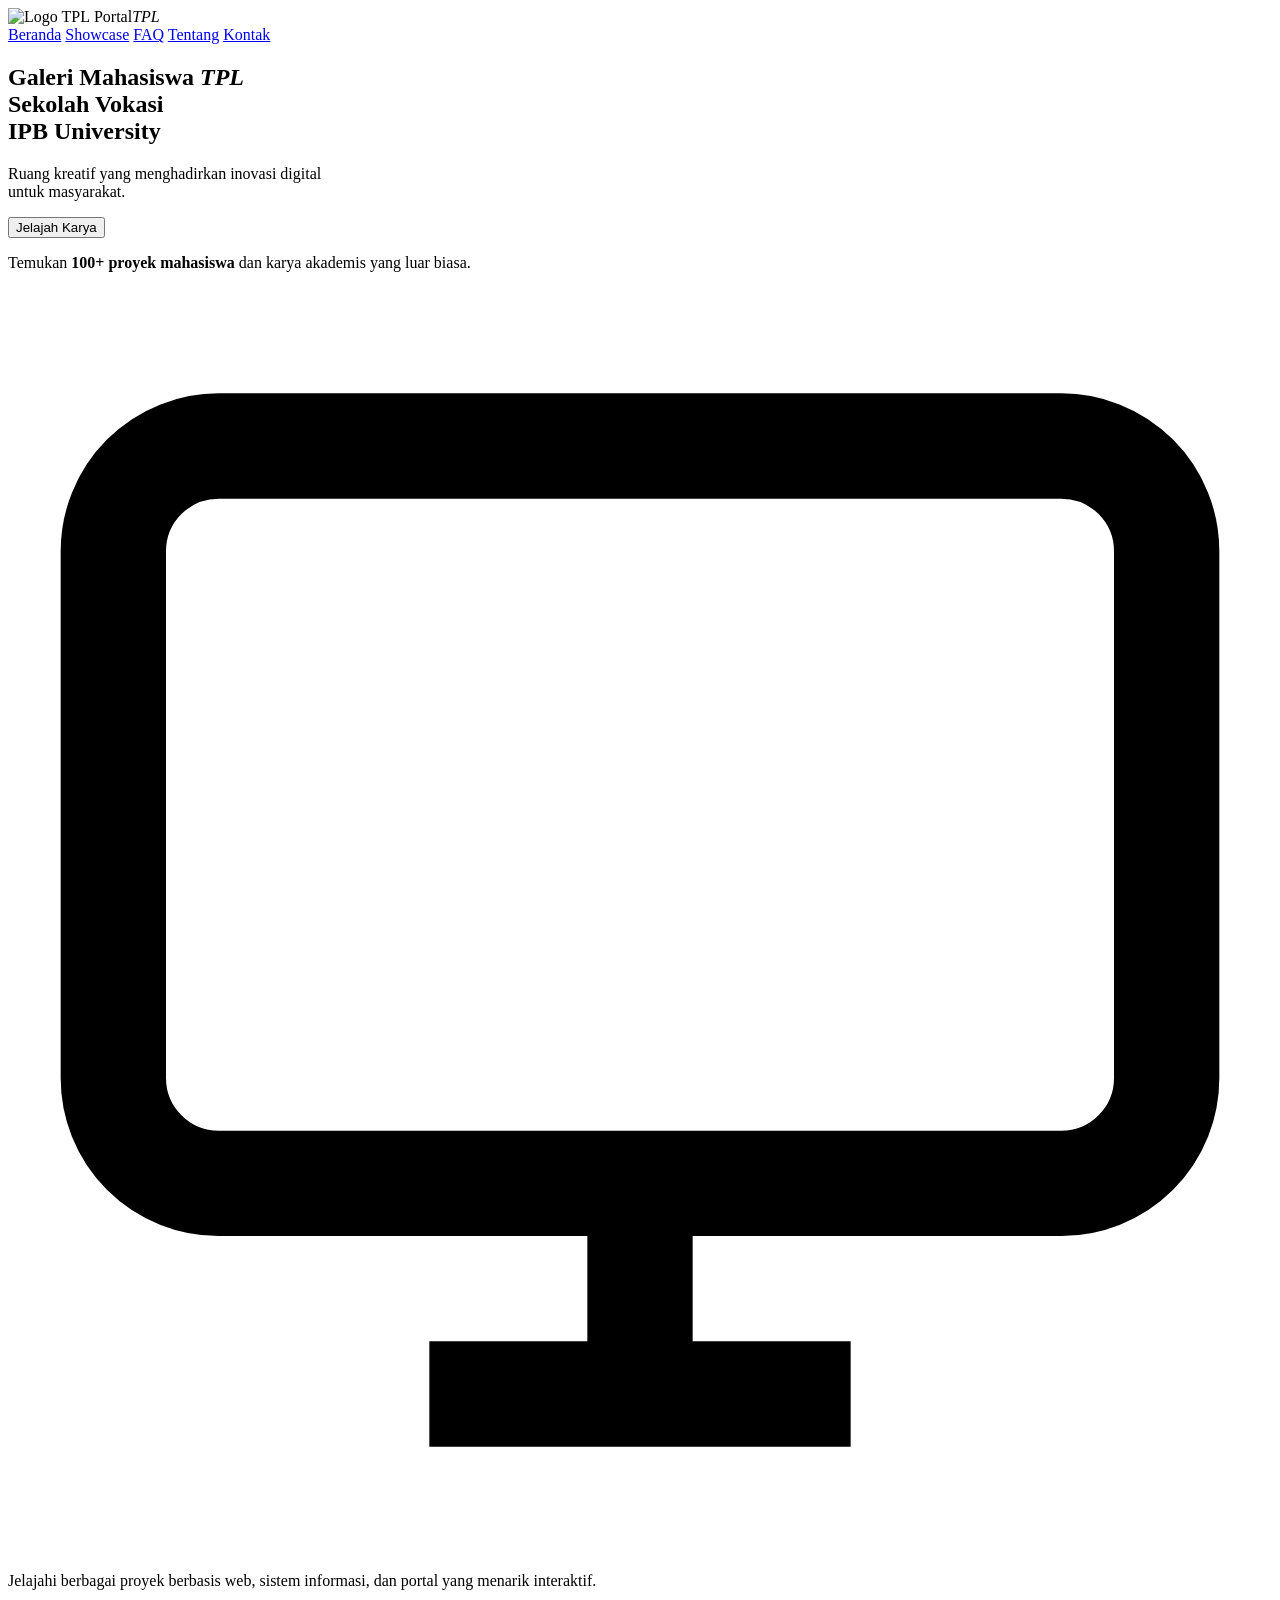
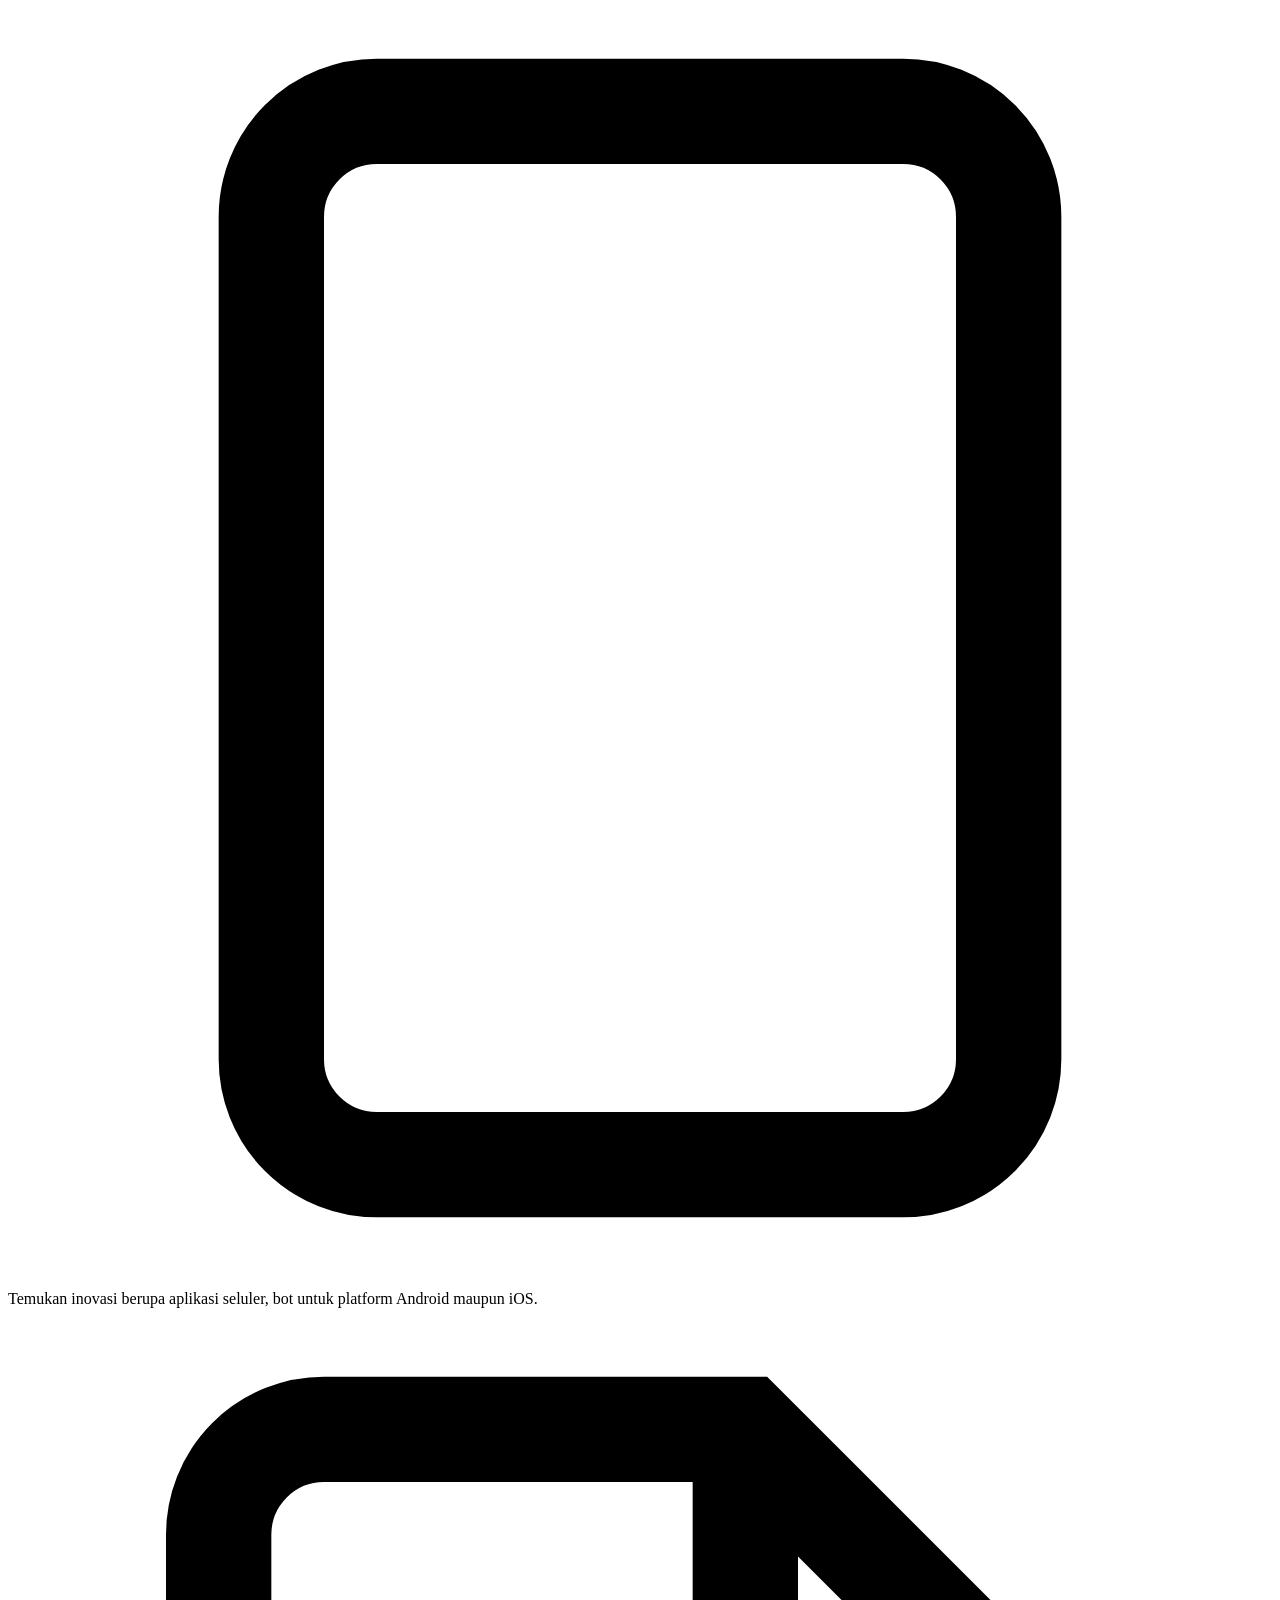
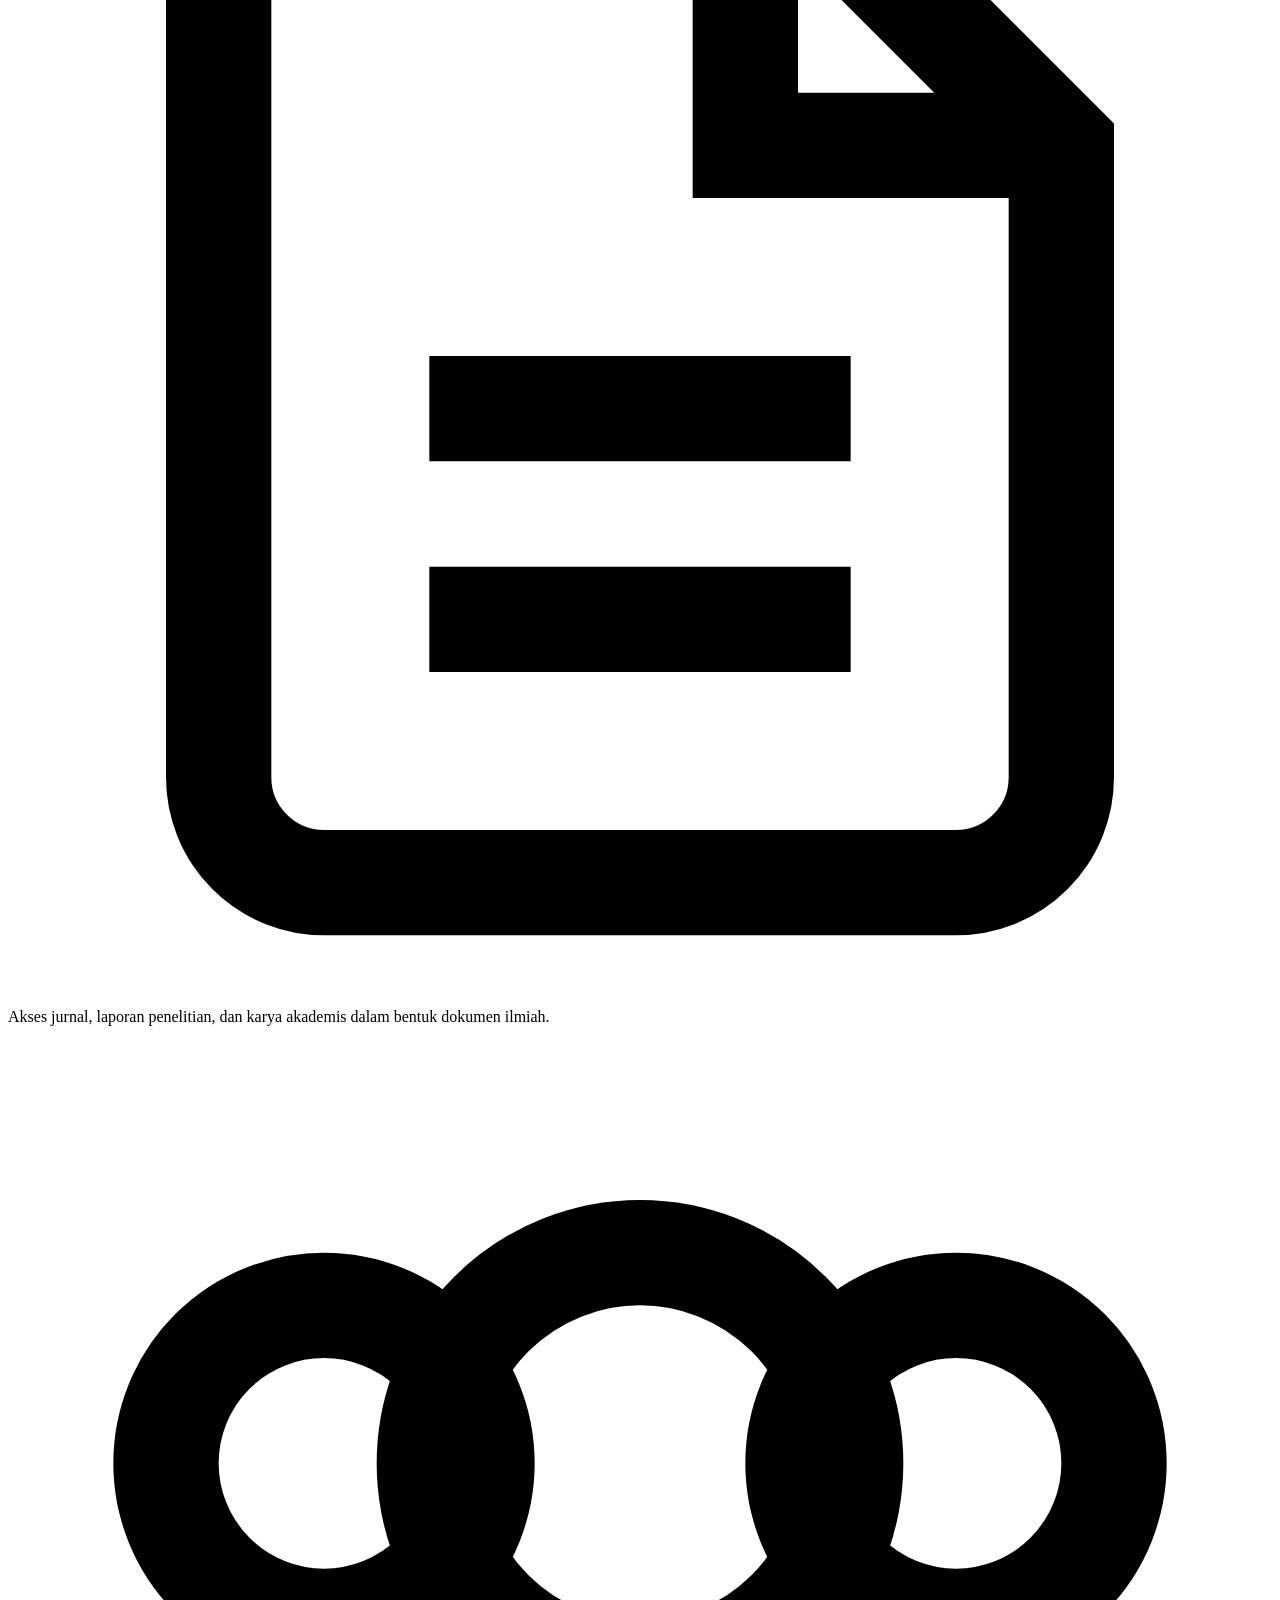
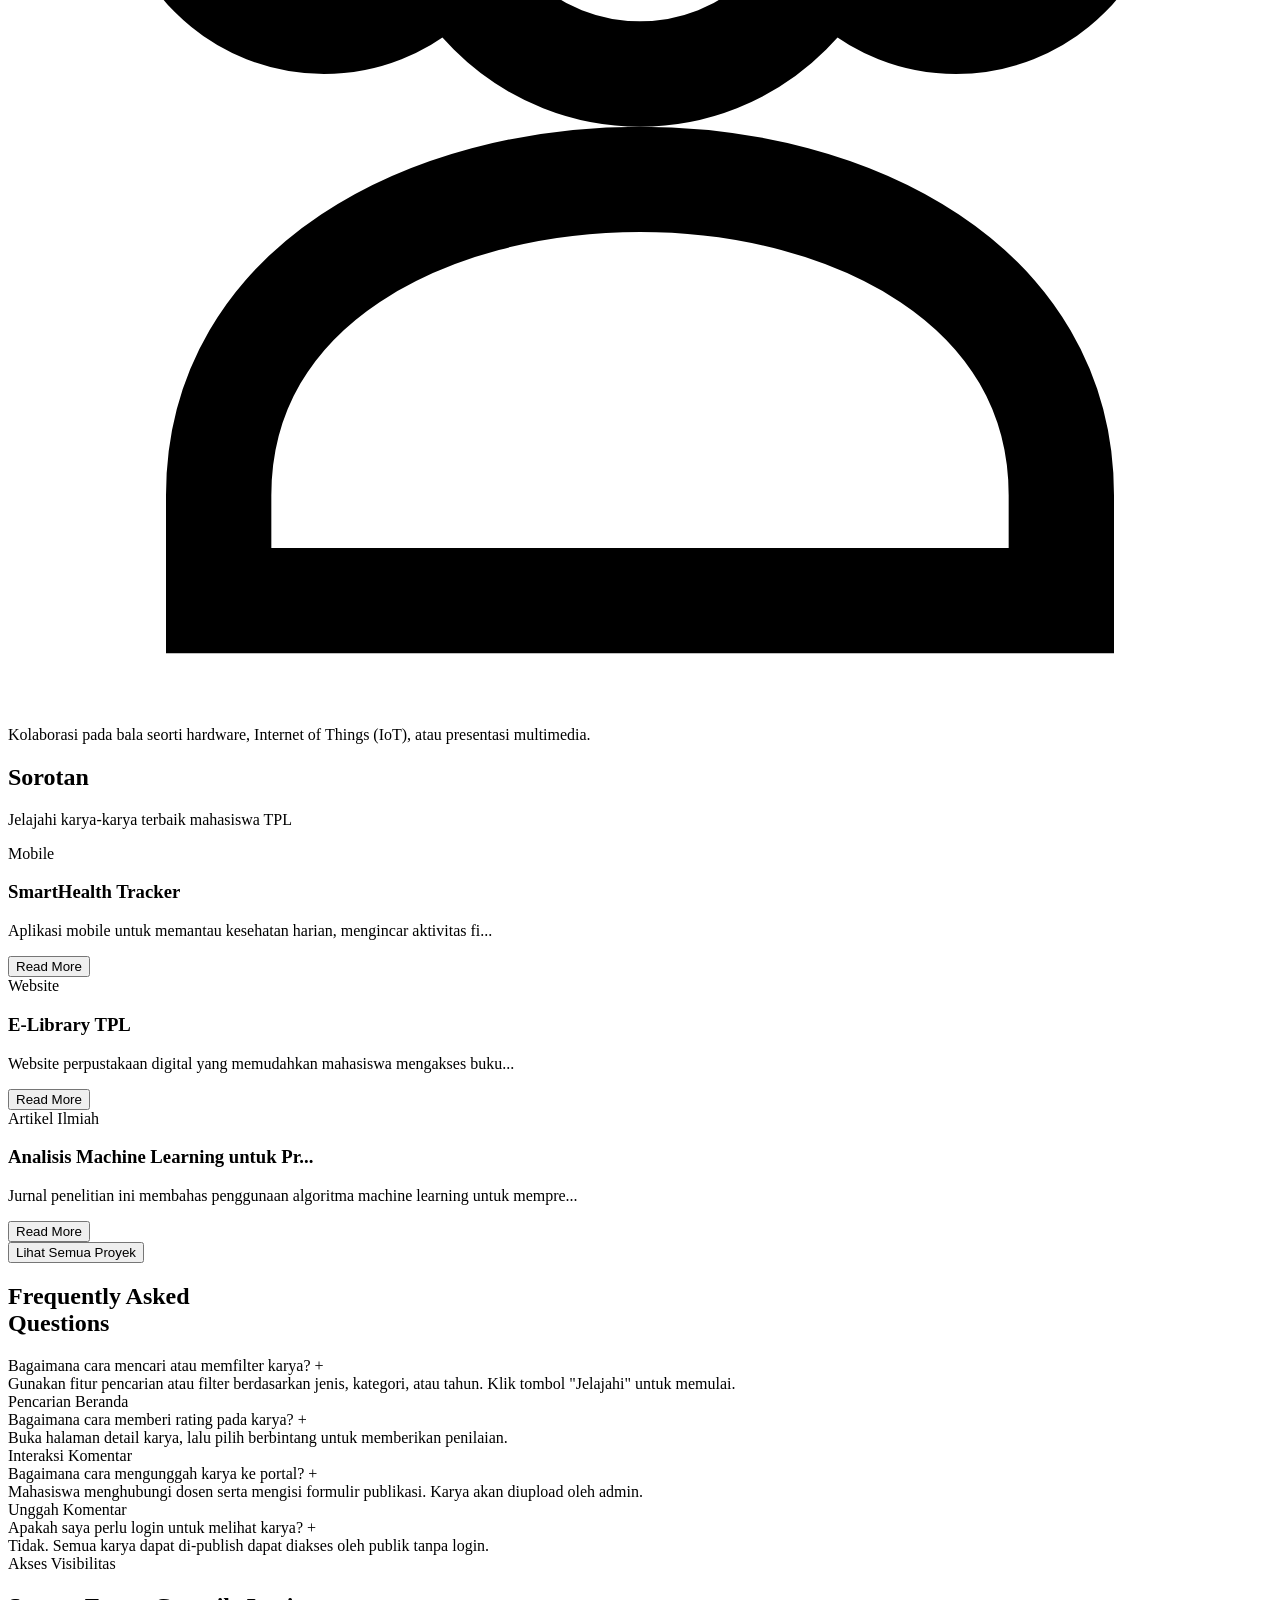
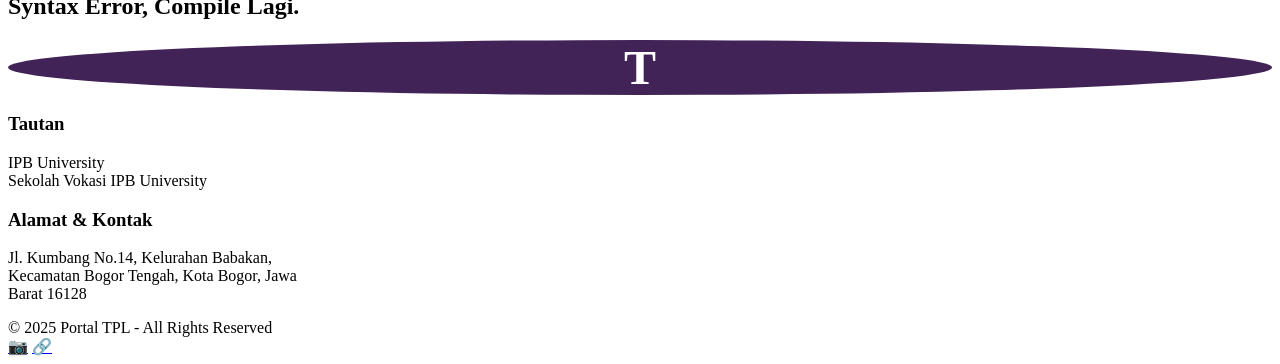
==== front/index.html @ 7240ce6c "Fix navigation bar" ====
<!DOCTYPE html>
<html lang="id">
<head>
    <meta charset="UTF-8">
    <meta http-equiv="X-UA-Compatible" content="IE=edge">
    <meta name="viewport" content="width=device-width, initial-scale=1.0">
    <link rel="preconnect" href="https://fonts.googleapis.com">
    <link rel="preconnect" href="https://fonts.gstatic.com" crossorigin>
    <link href="https://fonts.googleapis.com/css2?family=Poppins:ital,wght@0,100;0,200;0,300;0,400;0,500;0,600;0,700;0,800;0,900;1,100;1,200;1,300;1,400;1,500;1,600;1,700;1,800;1,900&display=swap" rel="stylesheet">
    <link rel="stylesheet" href="styles.css">
    <title>Beranda | PortalTPL</title>
</head>
<body>
    <!-- Header -->
    <header>
        <div class="logo">
            <img src="/front/img/logo.svg" alt="Logo TPL">
            <span>Portal<em>TPL</em></span>
        </div>
        <nav>
            <a href="#beranda">Beranda</a>
            <a href="#showcase">Showcase</a>
            <a href="#faq">FAQ</a>
            <a href="tentang.html">Tentang</a>
            <a href="kontak.html">Kontak</a>
        </nav>
    </header>

    <!-- Hero Section -->
    <section class="hero" id="beranda">
        <div class="hero-content">
            <h1>
                Galeri Mahasiswa <em>TPL</em><br>
                <span class="highlight">Sekolah Vokasi<br>
                IPB University</span>
            </h1>
            <p>Ruang kreatif yang menghadirkan inovasi digital<br>untuk masyarakat.</p>
            <button class="btn-primary">Jelajah Karya</button>
        </div>
        <div class="hero-images">
            <div class="hero-image"></div>
            <div class="hero-image"></div>
            <div class="hero-image"></div>
            <div class="hero-image"></div>
            <div class="hero-image"></div>
            <div class="hero-image"></div>
        </div>
    </section>

    <!-- Stats Section -->
    <section class="stats">
        <p>Temukan <strong>100+ proyek mahasiswa</strong> dan karya akademis yang luar biasa.</p>
        <div class="stats-grid">
            <div class="stat-item">
                <div class="stat-icon">
                    <svg viewBox="0 0 24 24" fill="none" stroke="currentColor" stroke-width="2">
                        <rect x="2" y="3" width="20" height="14" rx="2"/>
                        <line x1="8" y1="21" x2="16" y2="21"/>
                        <line x1="12" y1="17" x2="12" y2="21"/>
                    </svg>
                </div>
                <p>Jelajahi berbagai proyek berbasis web, sistem informasi, dan portal yang menarik interaktif.</p>
            </div>
            <div class="stat-item">
                <div class="stat-icon">
                    <svg viewBox="0 0 24 24" fill="none" stroke="currentColor" stroke-width="2">
                        <rect x="5" y="2" width="14" height="20" rx="2"/>
                        <line x1="12" y1="18" x2="12" y2="18"/>
                    </svg>
                </div>
                <p>Temukan inovasi berupa aplikasi seluler, bot untuk platform Android maupun iOS.</p>
            </div>
            <div class="stat-item">
                <div class="stat-icon">
                    <svg viewBox="0 0 24 24" fill="none" stroke="currentColor" stroke-width="2">
                        <path d="M14 2H6a2 2 0 0 0-2 2v16a2 2 0 0 0 2 2h12a2 2 0 0 0 2-2V8z"/>
                        <polyline points="14 2 14 8 20 8"/>
                        <line x1="16" y1="13" x2="8" y2="13"/>
                        <line x1="16" y1="17" x2="8" y2="17"/>
                    </svg>
                </div>
                <p>Akses jurnal, laporan penelitian, dan karya akademis dalam bentuk dokumen ilmiah.</p>
            </div>
            <div class="stat-item">
                <div class="stat-icon">
                    <svg viewBox="0 0 24 24" fill="none" stroke="currentColor" stroke-width="2">
                        <circle cx="12" cy="8" r="4"/>
                        <path d="M12 14c-4 0-8 2-8 6v2h16v-2c0-4-4-6-8-6z"/>
                        <circle cx="18" cy="8" r="3"/>
                        <circle cx="6" cy="8" r="3"/>
                    </svg>
                </div>
                <p>Kolaborasi pada bala seorti hardware, Internet of Things (IoT), atau presentasi multimedia.</p>
            </div>
        </div>
    </section>

    <!-- Projects Section -->
    <section class="projects" id="showcase">
        <h2>Sorotan</h2>
        <p class="projects-subtitle">Jelajahi karya-karya terbaik mahasiswa TPL</p>
        <div class="projects-grid">
            <div class="project-card">
                <div class="project-image"></div>
                <div class="project-content">
                    <span class="project-badge">Mobile</span>
                    <h3 class="project-title">SmartHealth Tracker</h3>
                    <p class="project-description">Aplikasi mobile untuk memantau kesehatan harian, mengincar aktivitas fi...</p>
                    <button class="btn-secondary">Read More</button>
                </div>
            </div>
            <div class="project-card">
                <div class="project-image"></div>
                <div class="project-content">
                    <span class="project-badge">Website</span>
                    <h3 class="project-title">E-Library TPL</h3>
                    <p class="project-description">Website perpustakaan digital yang memudahkan mahasiswa mengakses buku...</p>
                    <button class="btn-secondary">Read More</button>
                </div>
            </div>
            <div class="project-card">
                <div class="project-image"></div>
                <div class="project-content">
                    <span class="project-badge">Artikel Ilmiah</span> 
                    <h3 class="project-title">Analisis Machine Learning untuk Pr...</h3>
                    <p class="project-description">Jurnal penelitian ini membahas penggunaan algoritma machine learning untuk mempre...</p>
                    <button class="btn-secondary">Read More</button>
                </div>
            </div>
        </div>
        <div class="view-all">
            <button class="btn-view-all">Lihat Semua Proyek</button>
        </div>
    </section>

    <!-- FAQ Section -->
    <section class="faq" id="faq">
        <h2>Frequently Asked<br>Questions</h2>
        <div class="faq-container">
            <div class="faq-item">
                <div class="faq-question">
                    Bagaimana cara mencari atau memfilter karya?
                    <span>+</span>
                </div>
                <div class="faq-answer">
                    Gunakan fitur pencarian atau filter berdasarkan jenis, kategori, atau tahun. Klik tombol "Jelajahi" untuk memulai.
                    <div class="faq-tags">
                        <span class="tag">Pencarian</span>
                        <span class="tag">Beranda</span>
                    </div>
                </div>
            </div>
            <div class="faq-item">
                <div class="faq-question">
                    Bagaimana cara memberi rating pada karya?
                    <span>+</span>
                </div>
                <div class="faq-answer">
                    Buka halaman detail karya, lalu pilih berbintang untuk memberikan penilaian.
                    <div class="faq-tags">
                        <span class="tag">Interaksi</span>
                        <span class="tag">Komentar</span>
                    </div>
                </div>
            </div>
            <div class="faq-item">
                <div class="faq-question">
                    Bagaimana cara mengunggah karya ke portal?
                    <span>+</span>
                </div>
                <div class="faq-answer">
                    Mahasiswa menghubungi dosen serta mengisi formulir publikasi. Karya akan diupload oleh admin.
                    <div class="faq-tags">
                        <span class="tag">Unggah</span>
                        <span class="tag">Komentar</span>
                    </div>
                </div>
            </div>
            <div class="faq-item">
                <div class="faq-question">
                    Apakah saya perlu login untuk melihat karya?
                    <span>+</span>
                </div>
                <div class="faq-answer">
                    Tidak. Semua karya dapat di-publish dapat diakses oleh publik tanpa login.
                    <div class="faq-tags">
                        <span class="tag">Akses</span>
                        <span class="tag">Visibilitas</span>
                    </div>
                </div>
            </div>
        </div>
    </section>

    <!-- CTA Section -->
    <section class="cta">
        <h2>Syntax Error, <span class="highlight">Compile Lagi.</span></h2>
    </section>

    <!-- Footer -->
    <footer id="kontak">
        <div class="footer-content">
            <div class="footer-section">
                <div class="footer-logo">
                    <div style="background: #412358; width: 100%; height: 100%; border-radius: 50%; display: flex; align-items: center; justify-content: center; color: white; font-size: 48px; font-weight: bold;">T</div>
                </div>
            </div>
            <div class="footer-section">
                <h3>Tautan</h3>
                <p>IPB University<br>Sekolah Vokasi IPB University</p>
            </div>
            <div class="footer-section">
                <h3>Alamat & Kontak</h3>
                <p>Jl. Kumbang No.14, Kelurahan Babakan,<br>Kecamatan Bogor Tengah, Kota Bogor, Jawa<br>Barat 16128</p>
            </div>
        </div>
        <div class="footer-bottom">
            <div>© 2025 Portal TPL - All Rights Reserved</div>
            <div class="social-icons">
                <a href="#">📷</a>
                <a href="#">🔗</a>
            </div>
        </div>
    </footer>

    <script>
        // FAQ Accordion
        const faqItems = document.querySelectorAll('.faq-item');
        
        faqItems.forEach(item => {
            const question = item.querySelector('.faq-question');
            
            question.addEventListener('click', () => {
                const isActive = item.classList.contains('active');
                
                // Close all items
                faqItems.forEach(faq => faq.classList.remove('active'));
                
                // Open clicked item if it wasn't active
                if (!isActive) {
                    item.classList.add('active');
                }
            });
        });

        // Smooth scroll for navigation
        document.querySelectorAll('a[href^="#"]').forEach(anchor => {
            anchor.addEventListener('click', function (e) {
                e.preventDefault();
                const target = document.querySelector(this.getAttribute('href'));
                if (target) {
                    target.scrollIntoView({
                        behavior: 'smooth',
                        block: 'start'
                    });
                }
            });
        });

        // Add scroll animation to hero images
        const heroImages = document.querySelectorAll('.hero-image');
        heroImages.forEach((img, index) => {
            img.style.animation = `fadeInUp 0.6s ease-out ${index * 0.1}s forwards`;
            img.style.opacity = '0';
        });

        // CSS for animation
        const style = document.createElement('style');
        style.textContent = `
            @keyframes fadeInUp {
                from {
                    opacity: 0;
                    transform: translateY(30px);
                }
                to {
                    opacity: 1;
                    transform: translateY(0);
                }
            }
        `;
        document.head.appendChild(style);
    </script>
</body>
</html>
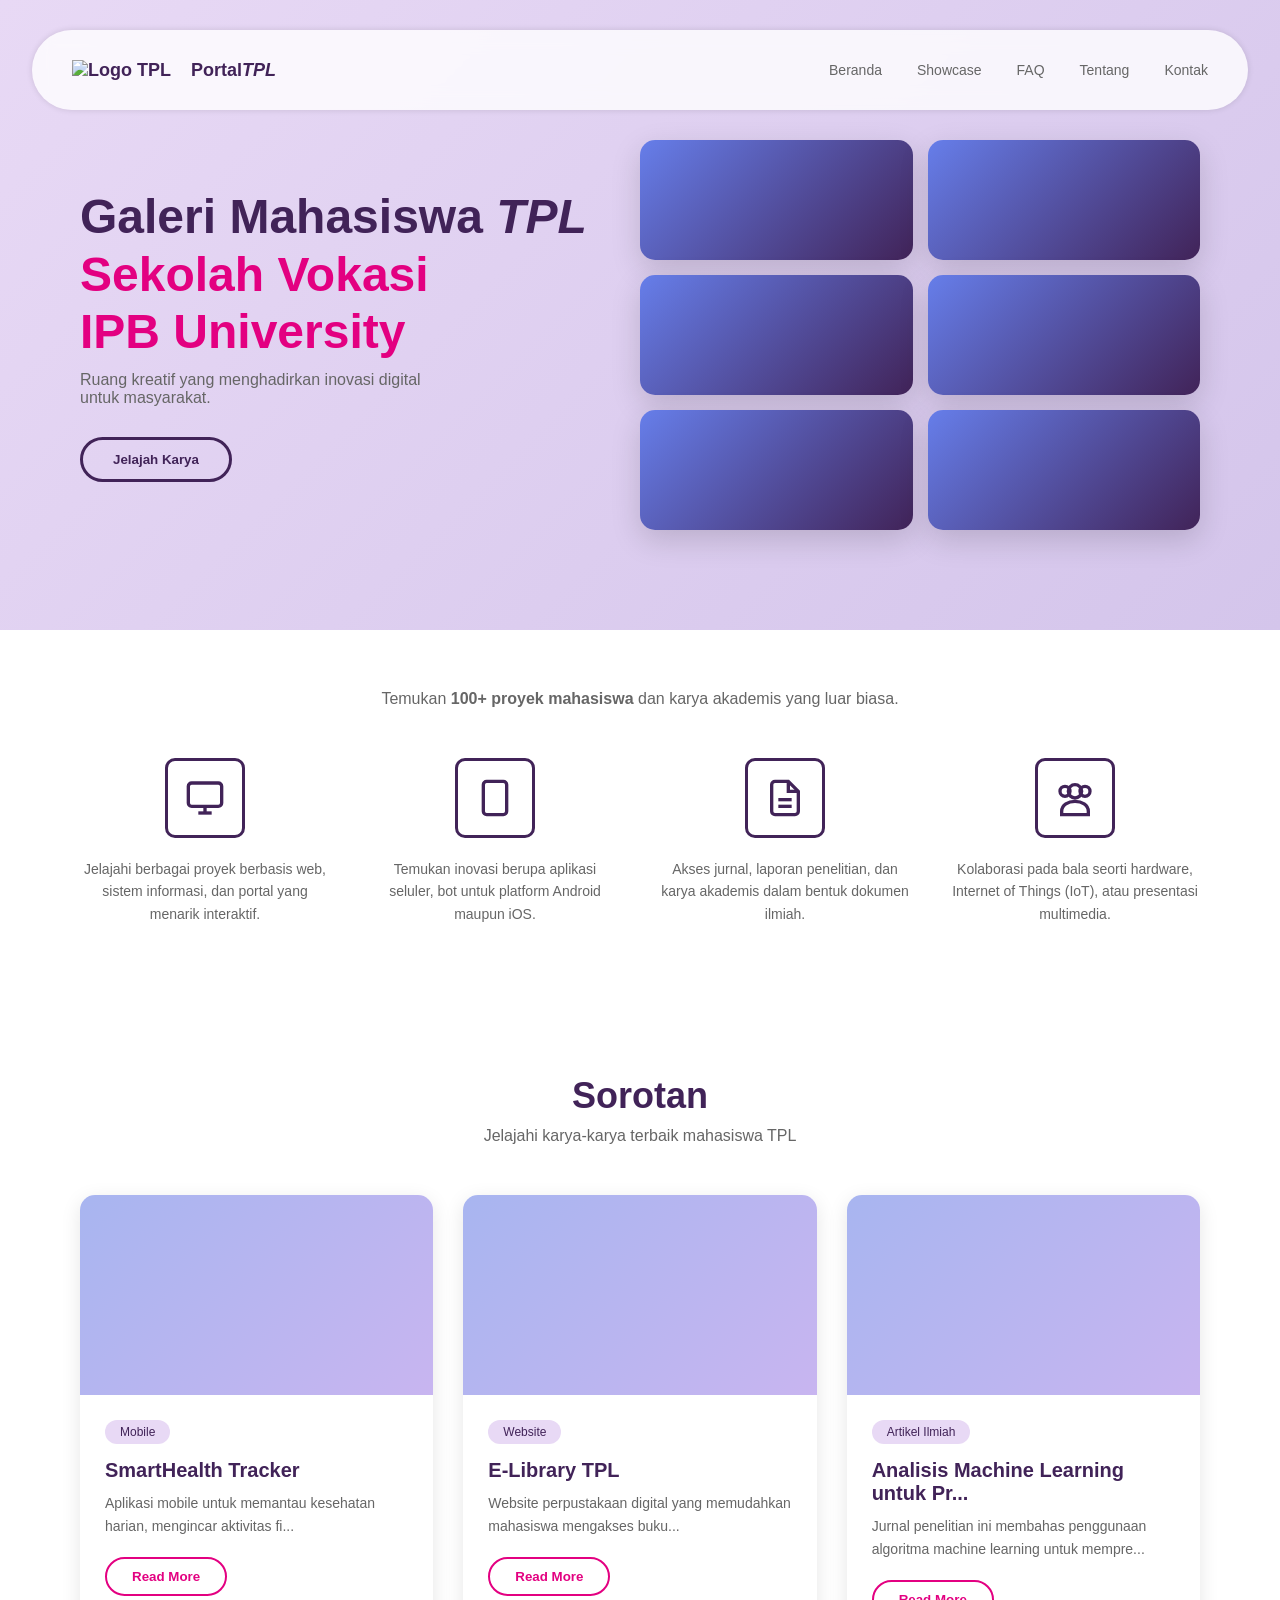
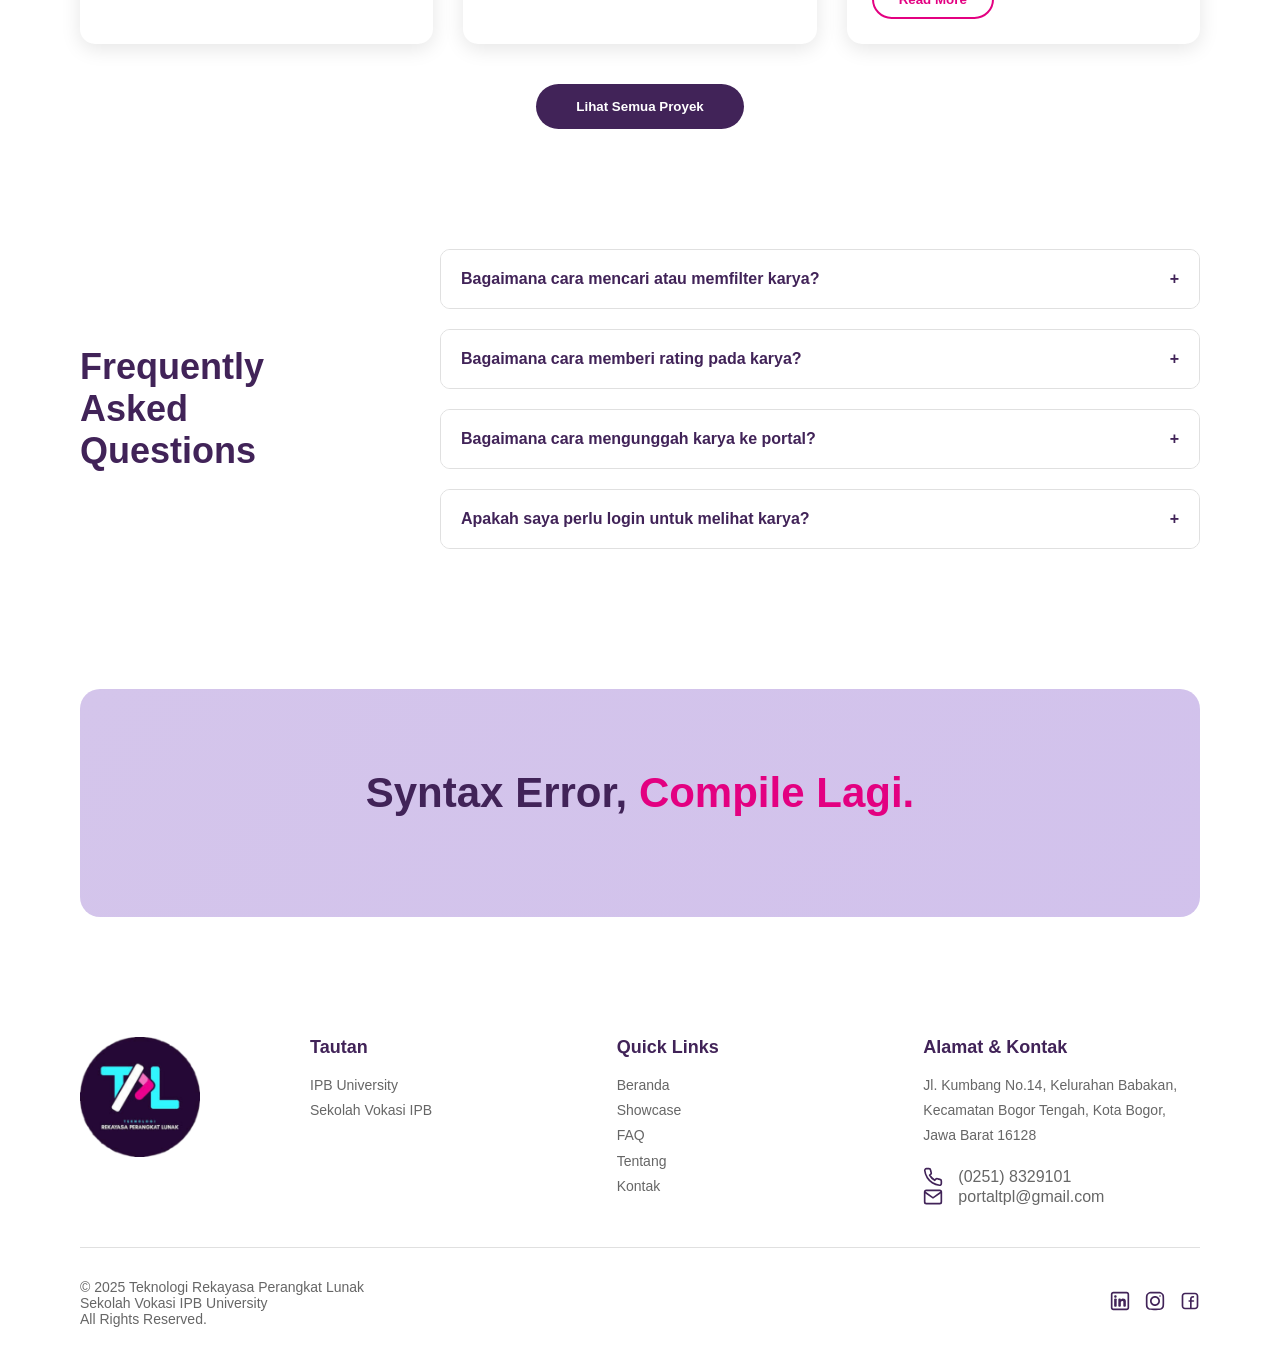
==== commit f41d97a3: "Fix footer style" ====
--- a/front/index.html
+++ b/front/index.html
@@ -25,7 +25,7 @@
             <a href="kontak.html">Kontak</a>
         </nav>
     </header>
-
+<main>
     <!-- Hero Section -->
     <section class="hero" id="beranda">
         <div class="hero-content">
@@ -196,34 +196,70 @@
     <section class="cta">
         <h2>Syntax Error, <span class="highlight">Compile Lagi.</span></h2>
     </section>
+</main>
 
     <!-- Footer -->
     <footer id="kontak">
-        <div class="footer-content">
-            <div class="footer-section">
-                <div class="footer-logo">
-                    <div style="background: #412358; width: 100%; height: 100%; border-radius: 50%; display: flex; align-items: center; justify-content: center; color: white; font-size: 48px; font-weight: bold;">T</div>
-                </div>
-            </div>
-            <div class="footer-section">
-                <h3>Tautan</h3>
-                <p>IPB University<br>Sekolah Vokasi IPB University</p>
-            </div>
-            <div class="footer-section">
-                <h3>Alamat & Kontak</h3>
-                <p>Jl. Kumbang No.14, Kelurahan Babakan,<br>Kecamatan Bogor Tengah, Kota Bogor, Jawa<br>Barat 16128</p>
-            </div>
-        </div>
-        <div class="footer-bottom">
-            <div>© 2025 Portal TPL - All Rights Reserved</div>
-            <div class="social-icons">
-                <a href="#">📷</a>
-                <a href="#">🔗</a>
+        <div class="footer-container">
+            <div class="footer-content">
+                <div class="footer-section">
+                    <div class="footer-logo">
+                        <img src="img/logo-footer.svg" alt="TPL IPB">
+                    </div>
+                </div>
+                <div class="footer-section">
+                    <h3>Tautan</h3>
+                    <p><a href="https://www.ipb.ac.id/">IPB University</a><br>
+                        <a href="https://sv.ipb.ac.id/">Sekolah Vokasi IPB</a></p>
+                </div>
+                <div class="footer-section">
+                    <h3>Quick Links</h3>
+                    <p><a href="index.html">Beranda</a><br>
+                        <a href="cari-karya.html">Showcase</a><br>
+                        <a href="faq.html">FAQ</a><br>
+                        <a href="tentang.html">Tentang</a><br>
+                        <a href="kontak.html">Kontak</a>
+                    </p>
+                </div>
+
+                <div class="footer-section">
+                    <h3>Alamat & Kontak</h3>
+                    <p>Jl. Kumbang No.14, Kelurahan Babakan, Kecamatan Bogor Tengah, Kota Bogor, Jawa Barat 16128</p>
+                    <br>
+                    <div class="contact-footer">
+                        <svg viewBox="0 0 24 24" fill="none" stroke="currentColor" stroke-width="2">
+                            <path d="M22 16.92v3a2 2 0 0 1-2.18 2 19.79 19.79 0 0 1-8.63-3.07 19.5 19.5 0 0 1-6-6 19.79 19.79 0 0 1-3.07-8.67A2 2 0 0 1 4.11 2h3a2 2 0 0 1 2 1.72 12.84 12.84 0 0 0 .7 2.81 2 2 0 0 1-.45 2.11L8.09 9.91a16 16 0 0 0 6 6l1.27-1.27a2 2 0 0 1 2.11-.45 12.84 12.84 0 0 0 2.81.7A2 2 0 0 1 22 16.92z"/>
+                        </svg>
+                        <a href="tel:02518329101">(0251) 8329101</a><br>
+                    </div>    
+                    <div class="contact-footer">
+                        <svg viewBox="0 0 24 24" fill="none" stroke="currentColor" stroke-width="2">
+                            <path d="M4 4h16c1.1 0 2 .9 2 2v12c0 1.1-.9 2-2 2H4c-1.1 0-2-.9-2-2V6c0-1.1.9-2 2-2z"/>
+                            <polyline points="22,6 12,13 2,6"/>
+                        </svg>
+                        <a href="mailto: portaltpl@gmail.com">portaltpl@gmail.com</a>
+                    </div>    
+
+                </div>
+            </div>
+            <hr>
+            <div class="footer-bottom">
+                <div>© 2025 Teknologi Rekayasa Perangkat Lunak<br>
+                    Sekolah Vokasi IPB University<br> 
+                    All Rights Reserved.
+                </div>
+                <div class="social-icons">
+                    <a href="https://linkedin.com/"><svg width="64px" height="64px" viewBox="0 0 24.00 24.00" fill="none" xmlns="http://www.w3.org/2000/svg"><g id="SVGRepo_bgCarrier" stroke-width="0"></g><g id="SVGRepo_tracerCarrier" stroke-linecap="round" stroke-linejoin="round" stroke="#CCCCCC" stroke-width="0.8160000000000001"></g><g id="SVGRepo_iconCarrier"> <path d="M6.5 8C7.32843 8 8 7.32843 8 6.5C8 5.67157 7.32843 5 6.5 5C5.67157 5 5 5.67157 5 6.5C5 7.32843 5.67157 8 6.5 8Z" fill="#412358"></path> <path d="M5 10C5 9.44772 5.44772 9 6 9H7C7.55228 9 8 9.44771 8 10V18C8 18.5523 7.55228 19 7 19H6C5.44772 19 5 18.5523 5 18V10Z" fill="#412358"></path> <path d="M11 19H12C12.5523 19 13 18.5523 13 18V13.5C13 12 16 11 16 13V18.0004C16 18.5527 16.4477 19 17 19H18C18.5523 19 19 18.5523 19 18V12C19 10 17.5 9 15.5 9C13.5 9 13 10.5 13 10.5V10C13 9.44771 12.5523 9 12 9H11C10.4477 9 10 9.44772 10 10V18C10 18.5523 10.4477 19 11 19Z" fill="#412358"></path> <path fill-rule="evenodd" clip-rule="evenodd" d="M20 1C21.6569 1 23 2.34315 23 4V20C23 21.6569 21.6569 23 20 23H4C2.34315 23 1 21.6569 1 20V4C1 2.34315 2.34315 1 4 1H20ZM20 3C20.5523 3 21 3.44772 21 4V20C21 20.5523 20.5523 21 20 21H4C3.44772 21 3 20.5523 3 20V4C3 3.44772 3.44772 3 4 3H20Z" fill="#412358"></path> </g></svg></a>
+                    <a href="https://instagram.com/tpl.svipb/"><svg width="64px" height="64px" viewBox="0 0 24 24" fill="none" xmlns="http://www.w3.org/2000/svg"><g id="SVGRepo_bgCarrier" stroke-width="0"></g><g id="SVGRepo_tracerCarrier" stroke-linecap="round" stroke-linejoin="round"></g><g id="SVGRepo_iconCarrier"> <path fill-rule="evenodd" clip-rule="evenodd" d="M12 18C15.3137 18 18 15.3137 18 12C18 8.68629 15.3137 6 12 6C8.68629 6 6 8.68629 6 12C6 15.3137 8.68629 18 12 18ZM12 16C14.2091 16 16 14.2091 16 12C16 9.79086 14.2091 8 12 8C9.79086 8 8 9.79086 8 12C8 14.2091 9.79086 16 12 16Z" fill="#412358"></path> <path d="M18 5C17.4477 5 17 5.44772 17 6C17 6.55228 17.4477 7 18 7C18.5523 7 19 6.55228 19 6C19 5.44772 18.5523 5 18 5Z" fill="#412358"></path> <path fill-rule="evenodd" clip-rule="evenodd" d="M1.65396 4.27606C1 5.55953 1 7.23969 1 10.6V13.4C1 16.7603 1 18.4405 1.65396 19.7239C2.2292 20.8529 3.14708 21.7708 4.27606 22.346C5.55953 23 7.23969 23 10.6 23H13.4C16.7603 23 18.4405 23 19.7239 22.346C20.8529 21.7708 21.7708 20.8529 22.346 19.7239C23 18.4405 23 16.7603 23 13.4V10.6C23 7.23969 23 5.55953 22.346 4.27606C21.7708 3.14708 20.8529 2.2292 19.7239 1.65396C18.4405 1 16.7603 1 13.4 1H10.6C7.23969 1 5.55953 1 4.27606 1.65396C3.14708 2.2292 2.2292 3.14708 1.65396 4.27606ZM13.4 3H10.6C8.88684 3 7.72225 3.00156 6.82208 3.0751C5.94524 3.14674 5.49684 3.27659 5.18404 3.43597C4.43139 3.81947 3.81947 4.43139 3.43597 5.18404C3.27659 5.49684 3.14674 5.94524 3.0751 6.82208C3.00156 7.72225 3 8.88684 3 10.6V13.4C3 15.1132 3.00156 16.2777 3.0751 17.1779C3.14674 18.0548 3.27659 18.5032 3.43597 18.816C3.81947 19.5686 4.43139 20.1805 5.18404 20.564C5.49684 20.7234 5.94524 20.8533 6.82208 20.9249C7.72225 20.9984 8.88684 21 10.6 21H13.4C15.1132 21 16.2777 20.9984 17.1779 20.9249C18.0548 20.8533 18.5032 20.7234 18.816 20.564C19.5686 20.1805 20.1805 19.5686 20.564 18.816C20.7234 18.5032 20.8533 18.0548 20.9249 17.1779C20.9984 16.2777 21 15.1132 21 13.4V10.6C21 8.88684 20.9984 7.72225 20.9249 6.82208C20.8533 5.94524 20.7234 5.49684 20.564 5.18404C20.1805 4.43139 19.5686 3.81947 18.816 3.43597C18.5032 3.27659 18.0548 3.14674 17.1779 3.0751C16.2777 3.00156 15.1132 3 13.4 3Z" fill="#412358"></path> </g></svg></a>
+                    <a href="https://facebook.com"><svg width="64px" height="64px" viewBox="0 0 24 24" fill="none" xmlns="http://www.w3.org/2000/svg"><g id="SVGRepo_bgCarrier" stroke-width="0"></g><g id="SVGRepo_tracerCarrier" stroke-linecap="round" stroke-linejoin="round"></g><g id="SVGRepo_iconCarrier"> <path fill-rule="evenodd" clip-rule="evenodd" d="M2 6C2 3.79086 3.79086 2 6 2H18C20.2091 2 22 3.79086 22 6V18C22 20.2091 20.2091 22 18 22H6C3.79086 22 2 20.2091 2 18V6ZM6 4C4.89543 4 4 4.89543 4 6V18C4 19.1046 4.89543 20 6 20H12V13H11C10.4477 13 10 12.5523 10 12C10 11.4477 10.4477 11 11 11H12V9.5C12 7.567 13.567 6 15.5 6H16.1C16.6523 6 17.1 6.44772 17.1 7C17.1 7.55228 16.6523 8 16.1 8H15.5C14.6716 8 14 8.67157 14 9.5V11H16.1C16.6523 11 17.1 11.4477 17.1 12C17.1 12.5523 16.6523 13 16.1 13H14V20H18C19.1046 20 20 19.1046 20 18V6C20 4.89543 19.1046 4 18 4H6Z" fill="#412358"></path> </g></svg></a>
+                </div>
             </div>
         </div>
     </footer>
 
     <script>
+        new Image().src = "/front/img/bg-hero.png";
+
         // FAQ Accordion
         const faqItems = document.querySelectorAll('.faq-item');
         
--- a/front/styles.css
+++ b/front/styles.css
@@ -0,0 +1,924 @@
+/* 
+
+---------- TYPOGRAPHY ----------
+
+FONT SIZES
+12px / 16px / 20px / 24px / 32px / 40px / 48px / 62px
+
+FONT WEIGHTS
+400 / 700
+
+LINE HEIGHTS
+1.2 / 1.5
+
+LETTER SPACING
+0 / -2px
+
+FONT FAMILY
+Poppins
+
+---------- COLORS ----------
+
+PRIMARY
+tint: #c2b8cb (lavender mist)
+base: #412358 (stormy night)
+shade: #1c0c28 (midnight)
+
+SECONDARY
+tint: #ffd8e5 (cotton candy)
+base: #E30081 (sv)
+shade: #57002e (dark raspberry)
+
+TERTIARY
+base: 
+tint: 
+shade: 
+
+GREY
+tint: #f1f3f5 (pebble)
+base: #495057 (slate)
+shade: #212529 (graphite)
+
+*/
+
+
+
+* {
+    margin: 0;
+    padding: 0;
+    box-sizing: border-box;
+    font-family: "Poppins", sans-serif;
+}
+
+body {
+    color: #333;
+    overflow-x: hidden;
+}
+
+/* main {
+    padding: 80px 80px;
+    max-width: 1400px;
+    margin: 0 auto;
+
+} */
+
+.btn-primary {
+    background: transparent;
+    color: #412358;
+    border: 3px solid #412358;
+    border-radius: 25px;
+    padding: 12px 30px;
+    cursor: pointer;
+    font-weight: 600;
+    transition: all 0.3s;
+    display: inline-block;
+}
+
+.btn-primary:hover {
+    background: #412358;
+    color: white;
+}
+
+.btn-secondary {
+    background: white;
+    color: #E30081;
+    padding: 10px 25px;
+    border: 2px solid #E30081;
+    border-radius: 20px;
+    cursor: pointer;
+    font-weight: 600;
+    transition: all 0.3s;
+    display: inline-block;
+}
+
+.btn-secondary:hover {
+    transform: translateY(-2px);
+    box-shadow: 0 10px 25px rgba(233, 30, 140, 0.3);
+    background: #E30081;
+    color: white;
+}
+
+.view-all {
+    text-align: center;
+}
+
+.btn-view-all {
+    background: #412358;
+    color: white;
+    padding: 15px 40px;
+    border: none;
+    border-radius: 25px;
+    cursor: pointer;
+    font-weight: 600;
+    transition: all 0.3s;
+}
+
+.btn-view-all:hover {
+    background: #1f1349;
+    transform: scale(1.05);
+}
+
+/* Header */
+header {
+    display: flex;
+    justify-content: space-between;
+    align-items: center;
+    padding: 20px 40px;
+    background: rgba(255, 255, 255, 0.80);
+    position: fixed;
+    width: 95%;
+    z-index: 1000;
+    box-shadow: 0 2px 10px rgba(0,0,0,0.05);
+
+    max-width: 1248px;
+    height: 80px;
+    /* padding: 32px; */
+    gap: 24px;
+    top: 30px;
+    left: 50%;
+    transform: translateX(-50%);
+    border-radius: 40px;
+    box-shadow: 0 0 6px 0 rgba(0, 0, 0, 0.12);
+    backdrop-filter: blur(10px);
+}
+
+.logo {
+    display: flex;
+    align-items: center;
+    gap: 20px;
+    font-weight: 700;
+    font-size: 18px;
+    color: #412358;
+}
+
+.logo-circle {
+    width: 35px;
+    height: 35px;
+    background: #412358;
+    border-radius: 50%;
+    display: flex;
+    align-items: center;
+    justify-content: center;
+    color: white;
+    font-weight: bold;
+}
+
+nav {
+    display: flex;
+    gap: 35px;
+    align-items: center;
+}
+
+nav a {
+    text-decoration: none;
+    color: #666;
+    font-size: 14px;
+    transition: color 0.3s;
+}
+
+nav a:hover {
+    color: #E30081;
+}
+
+/* Footer */
+footer {
+    /* background-image: url(/front/img/bg-hero.png); */
+    background-size: cover;
+    color: #412358;
+    margin: 0 auto;
+    padding: 60px 80px 30px;
+    max-width: 1400px;
+    align-items: center;
+}
+
+.footer-content {
+    display: grid;
+    grid-template-columns: 1fr 2fr 2fr 2fr;
+    gap: 30px;
+    margin-bottom: 40px;
+    max-width: 1400px;
+}
+
+.footer-logo {
+    width: 120px;
+    height: 120px;
+    background: white;
+    border-radius: 50%;
+    display: flex;
+    align-items: center;
+    justify-content: center;
+    margin-right: 80px;
+}
+
+.footer-section h3 {
+    margin-bottom: 15px;
+    font-size: 18px;
+}
+
+.footer-section p {
+    color: #666;
+    font-size: 14px;
+    line-height: 1.8;
+    max-width: 300px;
+}
+
+.footer-bottom {
+    text-align: left;
+    padding-top: 30px;
+    border-top: 1px solid rgba(255,255,255,0.1);
+    color: #666;
+    font-size: 14px;
+    display: flex;
+    justify-content: space-between;
+    align-items: center;
+}
+
+.social-icons {
+    display: flex;
+    gap: 15px;
+}
+
+.social-icons svg {
+    width: 20px;
+    height: 20px;
+    color: #412358;
+}
+
+.social-icons a {
+    display: inline-block;
+    transition: transform 0.3s ease;
+}
+
+.social-icons a:hover {
+    transform: scale(1.1);
+}
+
+.social-icons a svg path {
+    fill: #412358;
+    transition: fill 0.3s ease;
+}
+
+.social-icons a:hover svg path {
+    fill: #E30081;
+}
+
+.social-icons a:active svg path {
+    fill: #E30081;
+}
+
+
+hr {
+    border: none;
+    border-top: 1px solid #e0e0e0;
+    margin: 0;
+}
+
+.contact-footer {
+    color: #666;
+    display: flex;
+    gap: 15px;
+    align-items: center;
+}
+
+.contact-footer svg {
+    width: 20px;
+    height: 20px;
+    stroke: #412358;
+}
+
+.footer-content a:hover {
+    color: #E30081;
+}
+
+a {
+    text-decoration: none;
+    color: inherit;
+}
+
+/* BERANDA */
+/* Hero Section */
+.hero {
+    background: linear-gradient(135deg, #e8d9f5 0%, #d4c5eb 100%);
+    padding: 140px 80px 100px;
+    display: flex;
+    justify-content: space-between;
+    align-items: center;
+    position: relative;
+    overflow: hidden;
+}
+
+/* .hero::after {
+    content: '';
+    position: absolute;
+    bottom: 0;
+    left: 0;
+    right: 0;
+    height: 100px;
+    background: white;
+    border-radius: 50% 50% 0 0 / 100% 100% 0 0;
+} */
+
+.hero-content {
+    flex: 1;
+    z-index: 1;
+}
+
+.hero h1 {
+    font-size: 48px;
+    color: #412358;
+    margin-bottom: 10px;
+    line-height: 1.2;
+}
+
+.hero h1 .highlight {
+    color: #E30081;
+}
+
+.hero p {
+    color: #666;
+    margin-bottom: 30px;
+    font-size: 16px;
+}
+
+.hero-images {
+    flex: 1;
+    display: grid;
+    grid-template-columns: repeat(2, 1fr);
+    gap: 15px;
+    z-index: 1;
+}
+
+.hero-image {
+    width: 100%;
+    height: 120px;
+    background: linear-gradient(135deg, #667eea 0%, #412358 100%);
+    border-radius: 15px;
+    overflow: hidden;
+    box-shadow: 0 10px 30px rgba(0,0,0,0.15);
+    transition: transform 0.3s;
+}
+
+.hero-image:hover {
+    transform: translateY(-5px);
+}
+
+/* Stats Section */
+.stats {
+    text-align: center;
+    padding: 60px 80px 40px;
+    background: white;
+}
+
+.stats p {
+    color: #666;
+    margin-bottom: 50px;
+}
+
+.stats-grid {
+    display: grid;
+    grid-template-columns: repeat(4, 1fr);
+    gap: 40px;
+    max-width: 1200px;
+    margin: 0 auto;
+}
+
+.stat-item {
+    text-align: center;
+}
+
+.stat-icon {
+    width: 80px;
+    height: 80px;
+    margin: 0 auto 20px;
+    display: flex;
+    align-items: center;
+    justify-content: center;
+    border: 3px solid #412358;
+    border-radius: 10px;
+}
+
+.stat-icon svg {
+    width: 40px;
+    height: 40px;
+    stroke: #412358;
+}
+
+.stat-item p {
+    color: #666;
+    font-size: 14px;
+    line-height: 1.6;
+}
+
+/* Projects Section */
+.projects {
+    padding: 60px 80px;
+    background: #ffffff;
+}
+
+.projects h2 {
+    text-align: center;
+    font-size: 36px;
+    color: #412358;
+    margin-bottom: 10px;
+}
+
+.projects-subtitle {
+    text-align: center;
+    color: #666;
+    margin-bottom: 50px;
+}
+
+.projects-grid {
+    display: grid;
+    grid-template-columns: repeat(3, 1fr);
+    gap: 30px;
+    max-width: 1200px;
+    margin: 0 auto 40px;
+}
+
+.project-card {
+    background: white;
+    border-radius: 15px;
+    overflow: hidden;
+    box-shadow: 0 5px 20px rgba(0,0,0,0.1);
+    transition: transform 0.3s;
+}
+
+.project-card:hover {
+    transform: translateY(-10px);
+}
+
+.project-image {
+    width: 100%;
+    height: 200px;
+    background: linear-gradient(135deg, #a8b5f0 0%, #c8b5f0 100%);  /* jangan lupa ganti background */
+}
+
+.project-content {
+    padding: 25px;
+}
+
+.project-badge {
+    background: #e8d9f5;
+    color: #412358;
+    padding: 5px 15px;
+    border-radius: 20px;
+    font-size: 12px;
+    display: inline-block;
+    margin-bottom: 15px;
+}
+
+.project-title {
+    font-size: 20px;
+    color: #412358;
+    margin-bottom: 10px;
+    font-weight: 700;
+}
+
+.project-description {
+    color: #666;
+    font-size: 14px;
+    line-height: 1.6;
+    margin-bottom: 20px;
+}
+
+/* FAQ Section */
+.faq {
+    padding: 60px 80px;
+    background: white;
+    
+    display: flex;
+    justify-content: space-between;
+    align-items: center;
+    gap: 60px;
+
+}
+
+.faq h2 {
+    font-size: 36px;
+    color: #412358;
+    /* margin-bottom: 40px; */
+
+    flex: 1;
+    max-width: 300px;
+}
+
+.faq-container {
+    max-width: 800px;
+
+    flex: 2;
+}
+
+.faq-item {
+    margin-bottom: 20px;
+    border: 1px solid #e0e0e0;
+    border-radius: 10px;
+    overflow: hidden;
+}
+
+.faq-question {
+    padding: 20px;
+    background: white;
+    cursor: pointer;
+    font-weight: 600;
+    color: #412358;
+    display: flex;
+    justify-content: space-between;
+    align-items: center;
+    transition: background 0.3s;
+}
+
+.faq-question:hover {
+    background: #f9f9f9;
+}
+
+.faq-answer {
+    padding: 0 20px;
+    max-height: 0;
+    overflow: hidden;
+    transition: all 0.3s;
+    color: #666;
+    line-height: 1.6;
+}
+
+.faq-item.active .faq-answer {
+    padding: 20px;
+    max-height: 200px;
+}
+
+.faq-tags {
+    display: flex;
+    gap: 10px;
+    margin-top: 15px;
+}
+
+.tag {
+    background: #e8d9f5;
+    color: #412358;
+    padding: 5px 15px;
+    border-radius: 15px;
+    font-size: 12px;
+}
+
+/* CTA Section */
+.cta {
+    background: linear-gradient(135deg, #d4c5eb 0%, #c8b5f0 500%);
+    padding: 80px;
+    text-align: center;
+    margin: 60px 80px;
+    border-radius: 20px;
+}
+
+.cta h2 {
+    font-size: 42px;
+    color: #412358;
+    margin-bottom: 20px;
+}
+
+.cta h2 .highlight {
+    color: #E30081;
+}
+
+
+
+/* KONTAK */
+/* Hero Section */
+.contact-hero {
+    background-image: url(/front/img/bg-hero.png);
+    background-size: cover;
+    background-position: bottom;
+    padding: 200px 80px 100px;
+    text-align: center;
+    position: relative;
+    overflow: hidden;
+}
+
+/* .hero::after {
+    content: '';
+    position: absolute;
+    bottom: 0;
+    left: 0;
+    right: 0;
+    height: 100px;
+    background: #fafafa;
+    border-radius: 50% 50% 0 0 / 100% 100% 0 0;
+} */
+
+.contact-hero-content {
+    position: relative;
+    z-index: 1;
+    max-width: 800px;
+    margin: 0 auto;
+}
+
+.contact-hero h1 {
+    font-size: 48px;
+    color: #412358;
+    margin-bottom: 20px;
+}
+
+.contact-hero h1 .highlight {
+    color: #E30081;
+}
+
+.contact-hero p {
+    color: #666;
+    margin-bottom: 30px;
+    font-size: 16px;
+}
+
+/* Main Content */
+.main-content {
+    padding: 80px 80px;
+    max-width: 1400px;
+    margin: 0 auto;
+}
+
+.content-grid {
+    display: grid;
+    grid-template-columns: 1fr 1fr;
+    gap: 50px;
+    margin-bottom: 60px;
+}
+
+/* Contact Info Cards */
+.contact-cards {
+    display: flex;
+    flex-direction: column;
+    gap: 25px;
+}
+
+.contact-card {
+    background: white;
+    padding: 35px;
+    border-radius: 20px;
+    box-shadow: 0 5px 20px rgba(0,0,0,0.08);
+    display: flex;
+    align-items: flex-start;
+    gap: 25px;
+    transition: all 0.3s;
+}
+
+.contact-card:hover {
+    transform: translateY(-5px);
+    box-shadow: 0 10px 30px rgba(233, 30, 140, 0.15);
+}
+
+.contact-icon {
+    width: 60px;
+    height: 60px;
+    border-radius: 15px;
+    display: flex;
+    align-items: center;
+    justify-content: center;
+    flex-shrink: 0;
+}
+
+.contact-icon svg {
+    width: 30px;
+    height: 30px;
+    stroke: #412358;
+}
+
+.contact-info h3 {
+    color: #412358;
+    font-size: 20px;
+    margin-bottom: 10px;
+    font-weight: 700;
+}
+
+.contact-info p {
+    color: #666;
+    font-size: 16px;
+    line-height: 1.8;
+}
+
+.contact-info a {
+    color: #E30081;
+    text-decoration: none;
+    transition: color 0.3s;
+}
+
+.contact-info a:hover {
+    color: #412358;
+}
+
+/* Contact Form */
+.contact-form {
+    background: white;
+    padding: 40px;
+    border-radius: 20px;
+    box-shadow: 0 5px 20px rgba(0,0,0,0.08);
+}
+
+.contact-form h2 {
+    color: #412358;
+    font-size: 28px;
+    margin-bottom: 10px;
+    font-weight: 700;
+}
+
+.contact-form .subtitle {
+    color: #666;
+    margin-bottom: 30px;
+    font-size: 15px;
+}
+
+.form-group {
+    margin-bottom: 25px;
+}
+
+.form-group label {
+    display: block;
+    color: #412358;
+    margin-bottom: 8px;
+    font-weight: 600;
+    font-size: 14px;
+}
+
+.form-group input,
+.form-group textarea {
+    width: 100%;
+    padding: 15px 20px;
+    border: 2px solid #e0e0e0;
+    border-radius: 12px;
+    font-size: 15px;
+    font-family: inherit;
+    transition: all 0.3s;
+}
+
+.form-group input:focus,
+.form-group textarea:focus {
+    outline: none;
+    border-color: #E30081;
+}
+
+.form-group textarea {
+    resize: vertical;
+    min-height: 150px;
+}
+
+.btn-submit {
+    width: 100%;
+    background: white;
+    color: #E30081;
+    padding: 16px 40px;
+    border: 2px solid #E30081;
+    border-radius: 24px;
+    font-size: 16px;
+    font-weight: 600;
+    cursor: pointer;
+    transition: all 0.3s;
+}
+
+.btn-submit:hover {
+    transform: translateY(-2px);
+    box-shadow: 0 10px 25px rgba(233, 30, 140, 0.3);
+    background: #E30081;
+    color: white;
+}
+
+/* Map Section */
+.map-section {
+    background: white;
+    padding: 40px;
+    border-radius: 20px;
+    box-shadow: 0 5px 20px rgba(0,0,0,0.08);
+    margin-bottom: 60px;
+}
+
+.map-section h2 {
+    color: #412358;
+    font-size: 28px;
+    margin-bottom: 25px;
+    font-weight: 700;
+    text-align: center;
+}
+
+.map-container {
+    width: 100%;
+    height: 450px;
+    background: linear-gradient(135deg, #e8d9f5 0%, #d4c5eb 100%);
+    border-radius: 15px;
+    display: flex;
+    align-items: center;
+    justify-content: center;
+    color: #412358;
+    font-size: 18px;
+    font-weight: 600;
+}
+
+
+
+
+
+
+
+
+
+
+
+
+
+
+
+
+
+
+
+
+
+
+
+
+
+@media (max-width: 768px) {
+    header, .hero, .stats, .projects, .faq, .cta, footer, .main-content {
+        padding-left: 20px;
+        padding-right: 20px;
+    }
+
+    .hero {
+        flex-direction: column;
+        text-align: center;
+    }
+
+    .hero h1 {
+        font-size: 32px;
+    }
+
+    .hero-images {
+        grid-template-columns: 1fr 1fr;
+        gap: 10px;
+        margin-top: 30px;
+    }
+
+    .stats-grid, .projects-grid {
+        grid-template-columns: 1fr;
+    }
+
+    /* .footer-content {
+        grid-template-columns: 3fr;
+        gap: 30px;
+        text-align: center;
+    }
+
+    .footer-logo {
+        text-align: center;
+        margin: 0 auto;
+    } */
+
+    nav {
+        display: none;
+    }
+
+    .faq {
+        flex-direction: column;
+        align-items: stretch;
+    }
+
+    .faq h2 {
+        max-width: 100%;
+        text-align: center;
+    }
+
+    .content-grid {
+        grid-template-columns: 1fr;
+    }
+
+    .contact-card {
+        flex-direction: column;
+        text-align: center;
+    }
+
+    .contact-hero h1 {
+        font-size: 32px;
+    }
+}
+
+@media (max-width: 1024px) {
+    .content-grid {
+        grid-template-columns: 1fr;
+    }
+}
+
+@keyframes fadeInUp {
+    from {
+        opacity: 0;
+        transform: translateY(30px);
+    }
+    to {
+        opacity: 1;
+        transform: translateY(0);
+    }
+}
+
+.contact-card, .contact-form, .map-section {
+    animation: fadeInUp 0.6s ease-out forwards;
+}
+
+.contact-card:nth-child(1) { animation-delay: 0.1s; }
+.contact-card:nth-child(2) { animation-delay: 0.2s; }
+.contact-card:nth-child(3) { animation-delay: 0.3s; }
+.contact-form { animation-delay: 0.2s; }
+
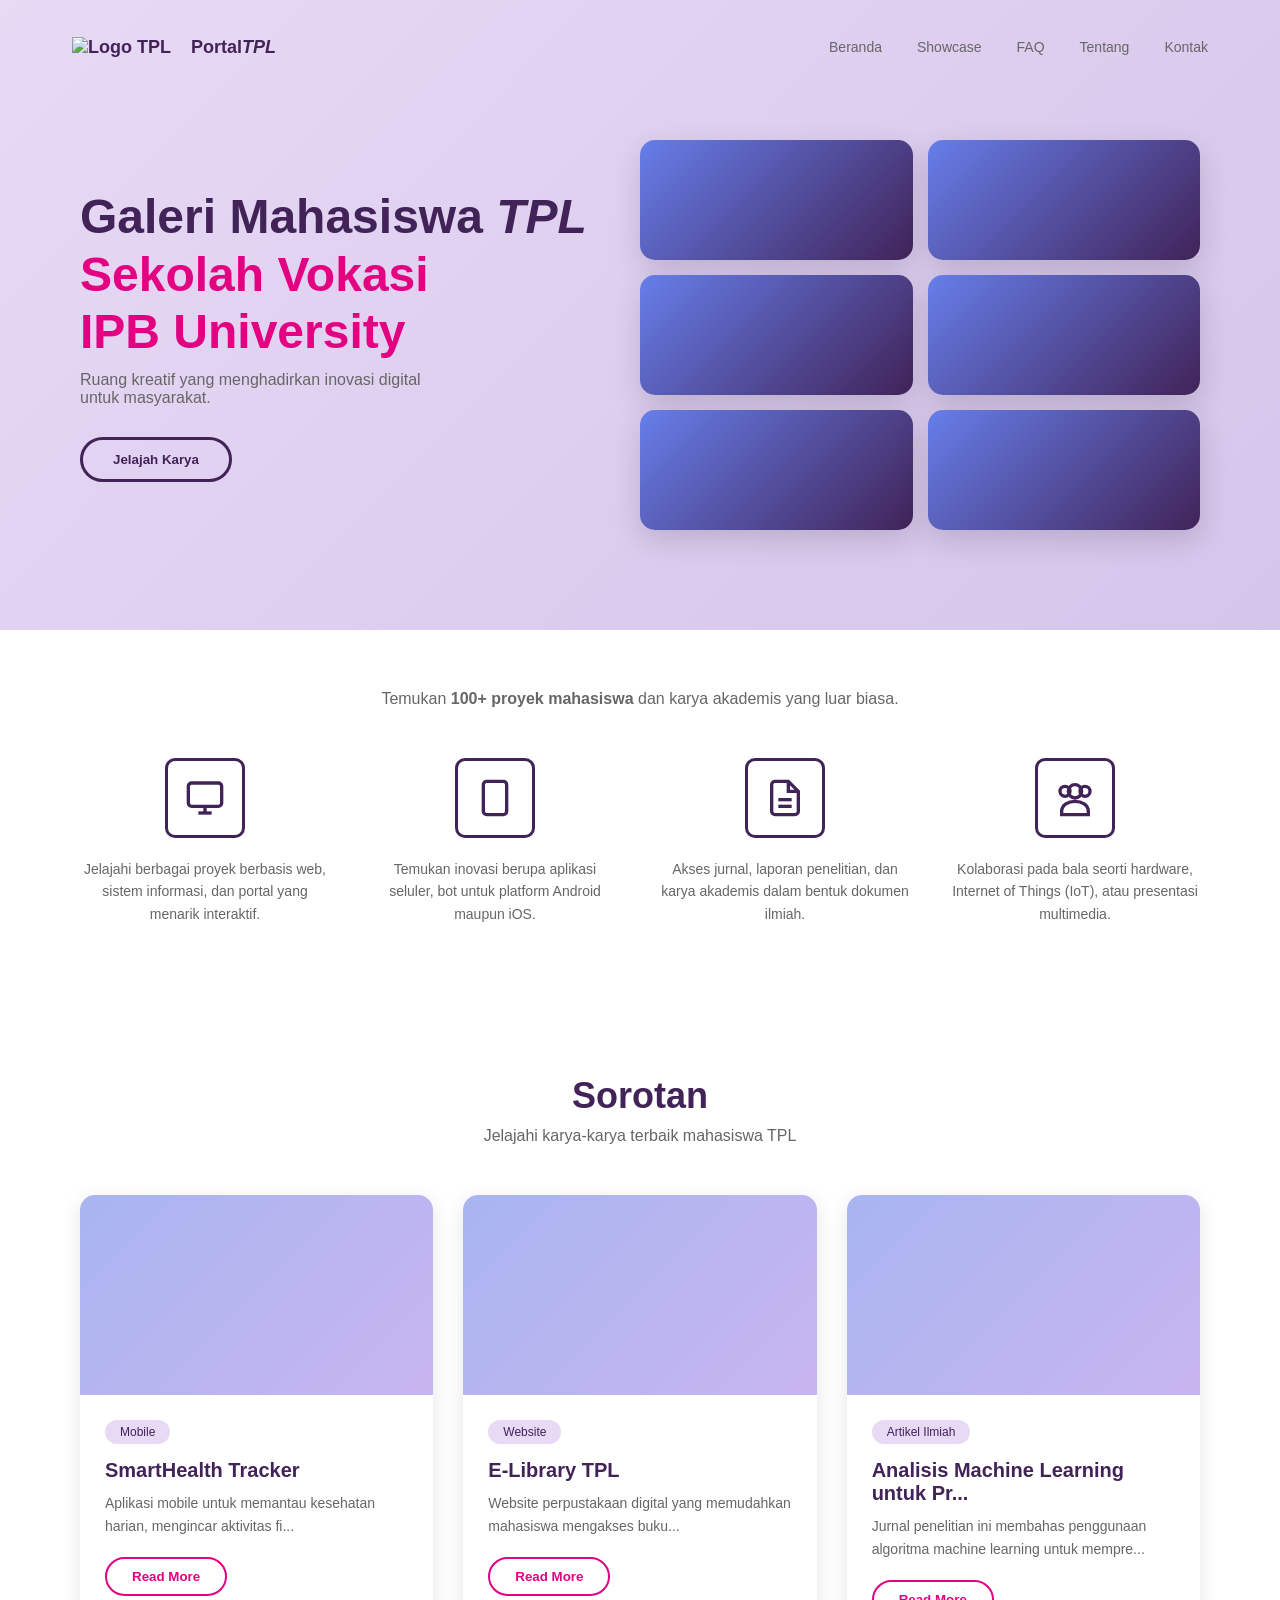
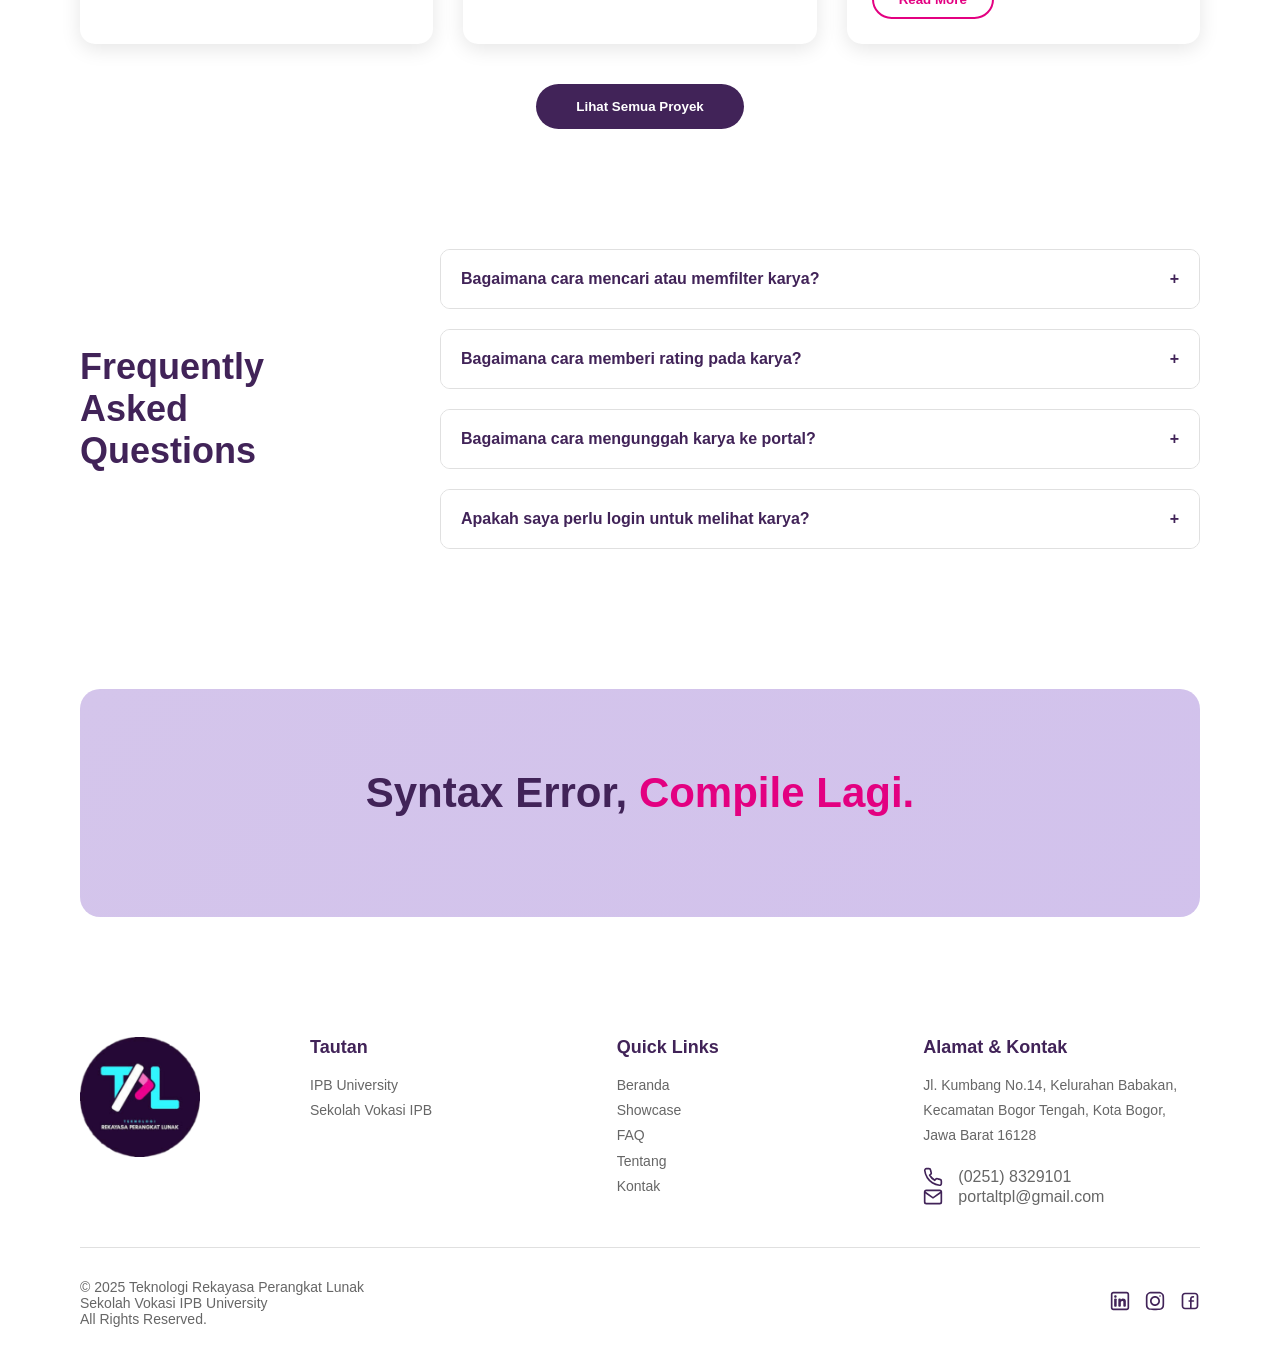
==== commit 07b48cc2: "Fix header style" ====
--- a/front/index.html
+++ b/front/index.html
@@ -17,15 +17,16 @@
             <img src="/front/img/logo.svg" alt="Logo TPL">
             <span>Portal<em>TPL</em></span>
         </div>
-        <nav>
+        <nav id="nav-menu">
             <a href="#beranda">Beranda</a>
             <a href="#showcase">Showcase</a>
             <a href="#faq">FAQ</a>
             <a href="tentang.html">Tentang</a>
             <a href="kontak.html">Kontak</a>
         </nav>
+        <div class="menu-toggle" id="menu-toggle">☰</div>
     </header>
-<main>
+
     <!-- Hero Section -->
     <section class="hero" id="beranda">
         <div class="hero-content">
@@ -129,7 +130,7 @@
             </div>
         </div>
         <div class="view-all">
-            <button class="btn-view-all">Lihat Semua Proyek</button>
+            <a href="cari-karya.html"><button class="btn-view-all">Lihat Semua Proyek</button></a> 
         </div>
     </section>
 
@@ -196,7 +197,6 @@
     <section class="cta">
         <h2>Syntax Error, <span class="highlight">Compile Lagi.</span></h2>
     </section>
-</main>
 
     <!-- Footer -->
     <footer id="kontak">
@@ -259,6 +259,21 @@
 
     <script>
         new Image().src = "/front/img/bg-hero.png";
+
+        // Header scroll effect
+        window.addEventListener("scroll", function() {
+            const header = document.querySelector("header");
+            if (window.scrollY > 10) header.classList.add("scrolled");
+            else header.classList.remove("scrolled");
+        });
+
+        // Toggle menu
+        const toggleBtn = document.getElementById("menu-toggle");
+        const navMenu = document.getElementById("nav-menu");
+
+        toggleBtn.addEventListener("click", () => {
+            navMenu.classList.toggle("active");
+        });
 
         // FAQ Accordion
         const faqItems = document.querySelectorAll('.faq-item');
--- a/front/styles.css
+++ b/front/styles.css
@@ -124,22 +124,28 @@
     justify-content: space-between;
     align-items: center;
     padding: 20px 40px;
-    background: rgba(255, 255, 255, 0.80);
     position: fixed;
     width: 95%;
     z-index: 1000;
-    box-shadow: 0 2px 10px rgba(0,0,0,0.05);
-
-    max-width: 1248px;
-    height: 80px;
+    max-width: 1400px;
+    height: 64px;
     /* padding: 32px; */
     gap: 24px;
-    top: 30px;
+    top: 15px;
     left: 50%;
     transform: translateX(-50%);
+    transition: background 0.3s, box-shadow 0.3s ease, box-shadow 0.3s ease, backdrop-filter 0.3s ease;
     border-radius: 40px;
-    box-shadow: 0 0 6px 0 rgba(0, 0, 0, 0.12);
+    background: transparent;
+    box-shadow: none;
+    backdrop-filter: none;
+}
+
+header.scrolled {
+    background: rgba(255, 255, 255, 0.80);
+    box-shadow: 0 2px 10px rgba(0,0,0,0.05);
     backdrop-filter: blur(10px);
+    border-radius: 40px;
 }
 
 .logo {
@@ -177,6 +183,13 @@
 }
 
 nav a:hover {
+    color: #E30081;
+}
+
+.menu-toggle {
+    display: none;
+    font-size: 28px;
+    cursor: pointer;
     color: #E30081;
 }
 
@@ -813,31 +826,41 @@
 
 
 
-
-
-
-
-
-
-
-
-
-
-
-
-
-
-
-
-
-
-
 @media (max-width: 768px) {
     header, .hero, .stats, .projects, .faq, .cta, footer, .main-content {
         padding-left: 20px;
         padding-right: 20px;
     }
 
+    .menu-toggle {
+        display: block;
+        font-size: 28px;
+        cursor: pointer;
+        color: #E30081;
+    }
+
+    #nav-menu {
+        display: none !important;
+        flex-direction: column;
+        position: absolute;
+        top: 90px;
+        right: 40px;
+        background: rgba(255, 255, 255, 0.95);
+        box-shadow: 0 2px 10px rgba(0,0,0,0.05);
+        padding: 20px;
+        border-radius: 20px;
+        backdrop-filter: blur(10px);
+        width: 200px;
+    }
+
+    #nav-menu.active {
+        display: flex !important;
+    }
+
+    nav a {
+        font-size: 16px;
+    }
+
     .hero {
         flex-direction: column;
         text-align: center;
@@ -868,10 +891,6 @@
         margin: 0 auto;
     } */
 
-    nav {
-        display: none;
-    }
-
     .faq {
         flex-direction: column;
         align-items: stretch;
